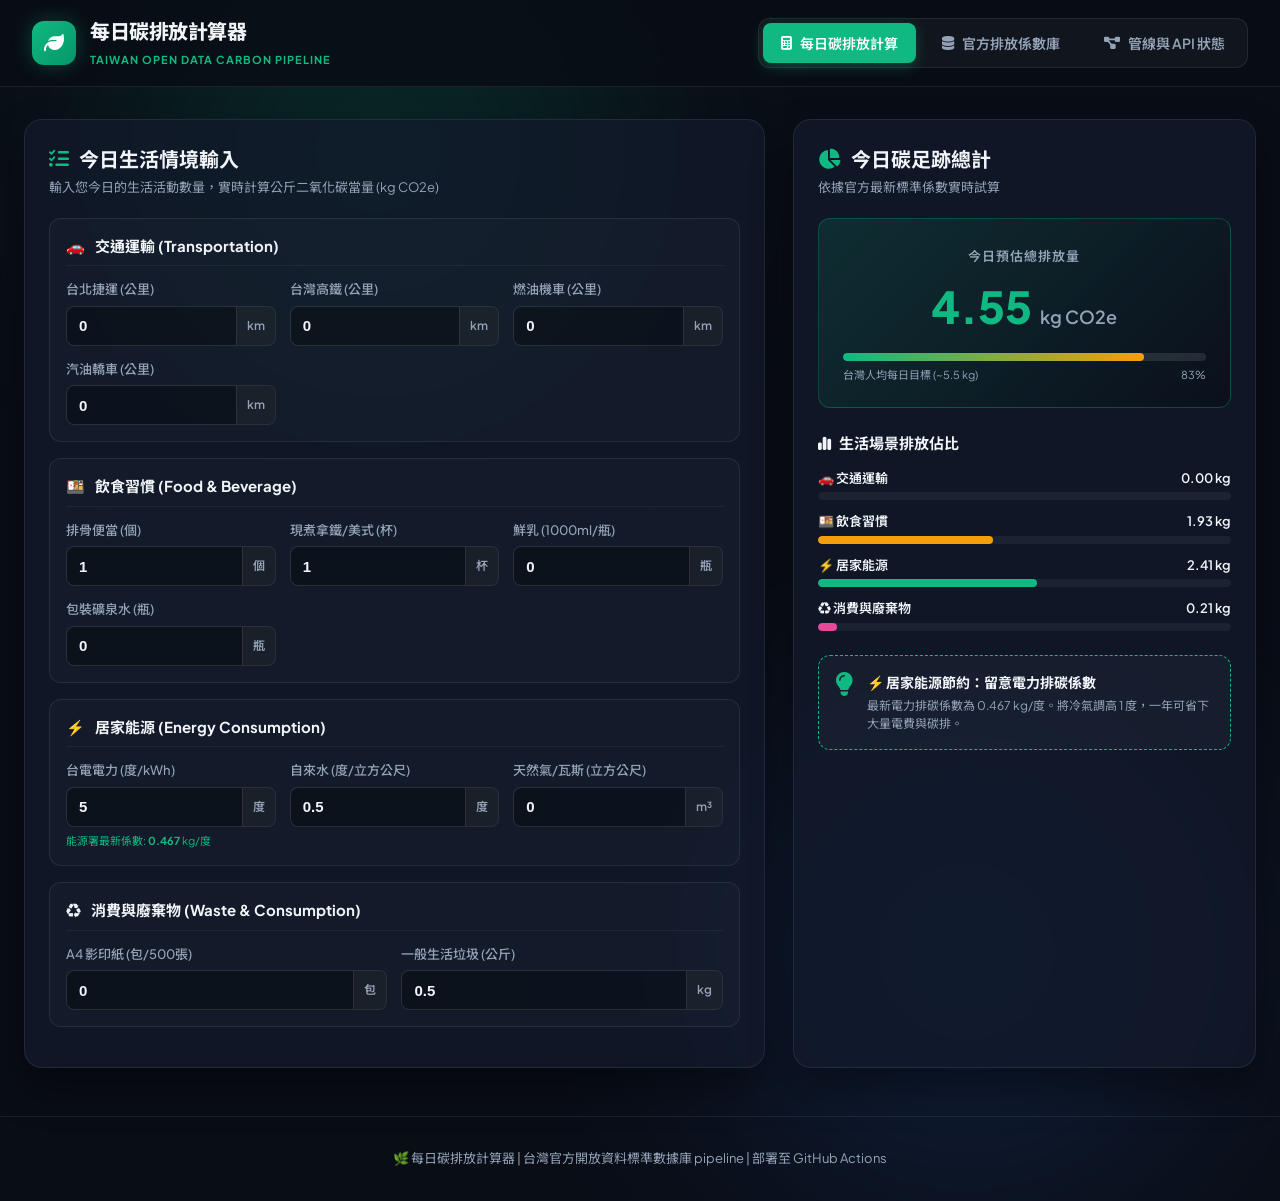
==== web/index.html @ 9f99df49 "feat: 🌿 initialize daily carbon footprint calculator data pipeline" ====
<!DOCTYPE html>
<html lang="zh-TW">
<head>
  <meta charset="UTF-8">
  <meta name="viewport" content="width=device-width, initial-scale=1.0">
  <title>每日碳排放計算器 | 台灣官方開放資料數據庫</title>
  <meta name="description" content="結合台灣環境部氣候變遷署與經濟部能源署官方開放資料，動態算您的每日生活碳排放量。">
  <!-- Google Fonts & FontAwesome -->
  <link rel="preconnect" href="https://fonts.googleapis.com">
  <link rel="preconnect" href="https://fonts.gstatic.com" crossorigin>
  <link href="https://fonts.googleapis.com/css2?family=Plus+Jakarta+Sans:wght@400;500;600;700;800&family=Noto+Sans+TC:wght@400;500;700;900&display=swap" rel="stylesheet">
  <link rel="stylesheet" href="https://cdnjs.cloudflare.com/ajax/libs/font-awesome/6.4.0/css/all.min.css">
  <link rel="stylesheet" href="styles.css">
</head>
<body>
  <!-- Background Glow Effects -->
  <div class="glow-orb orb-1"></div>
  <div class="glow-orb orb-2"></div>

  <!-- Header Navigation -->
  <header class="app-header">
    <div class="header-container">
      <div class="brand">
        <div class="brand-icon">
          <i class="fa-solid fa-leaf"></i>
        </div>
        <div class="brand-text">
          <h1>每日碳排放計算器</h1>
          <span class="brand-subtitle">Taiwan Open Data Carbon Pipeline</span>
        </div>
      </div>
      <nav class="header-nav">
        <button class="nav-btn active" data-target="tab-calculator" id="btn-nav-calc">
          <i class="fa-solid fa-calculator"></i> 每日碳排放計算
        </button>
        <button class="nav-btn" data-target="tab-database" id="btn-nav-db">
          <i class="fa-solid fa-database"></i> 官方排放係數庫
        </button>
        <button class="nav-btn" data-target="tab-pipeline" id="btn-nav-pipeline">
          <i class="fa-solid fa-diagram-project"></i> 管線與 API 狀態
        </button>
      </nav>
    </div>
  </header>

  <!-- Main Content Wrapper -->
  <main class="main-container">

    <!-- TAB 1: 每日碳排放計算器 (Calculator View) -->
    <section id="tab-calculator" class="tab-content active">
      <div class="calculator-grid">
        <!-- Input Form Section -->
        <div class="calc-inputs-card glass-panel">
          <div class="card-header">
            <h2><i class="fa-solid fa-list-check text-emerald"></i> 今日生活情境輸入</h2>
            <p class="subtitle">輸入您今日的生活活動數量，實時計算公斤二氧化碳當量 (kg CO2e)</p>
          </div>

          <div class="scenario-accordion">
            <!-- Scenario 1: 交通運輸 -->
            <div class="scenario-group">
              <div class="scenario-header">
                <span class="scen-icon">🚗</span>
                <span class="scen-title">交通運輸 (Transportation)</span>
              </div>
              <div class="input-row-grid">
                <div class="input-field">
                  <label for="input-mrt">台北捷運 (公里)</label>
                  <div class="input-wrapper">
                    <input type="number" id="input-mrt" min="0" value="0" step="1">
                    <span class="unit-tag">km</span>
                  </div>
                </div>
                <div class="input-field">
                  <label for="input-hsr">台灣高鐵 (公里)</label>
                  <div class="input-wrapper">
                    <input type="number" id="input-hsr" min="0" value="0" step="1">
                    <span class="unit-tag">km</span>
                  </div>
                </div>
                <div class="input-field">
                  <label for="input-scooter">燃油機車 (公里)</label>
                  <div class="input-wrapper">
                    <input type="number" id="input-scooter" min="0" value="0" step="1">
                    <span class="unit-tag">km</span>
                  </div>
                </div>
                <div class="input-field">
                  <label for="input-car">汽油轎車 (公里)</label>
                  <div class="input-wrapper">
                    <input type="number" id="input-car" min="0" value="0" step="1">
                    <span class="unit-tag">km</span>
                  </div>
                </div>
              </div>
            </div>

            <!-- Scenario 2: 飲食習慣 -->
            <div class="scenario-group">
              <div class="scenario-header">
                <span class="scen-icon">🍱</span>
                <span class="scen-title">飲食習慣 (Food & Beverage)</span>
              </div>
              <div class="input-row-grid">
                <div class="input-field">
                  <label for="input-bento">排骨便當 (個)</label>
                  <div class="input-wrapper">
                    <input type="number" id="input-bento" min="0" value="1" step="1">
                    <span class="unit-tag">個</span>
                  </div>
                </div>
                <div class="input-field">
                  <label for="input-coffee">現煮拿鐵/美式 (杯)</label>
                  <div class="input-wrapper">
                    <input type="number" id="input-coffee" min="0" value="1" step="1">
                    <span class="unit-tag">杯</span>
                  </div>
                </div>
                <div class="input-field">
                  <label for="input-milk">鮮乳 (1000ml/瓶)</label>
                  <div class="input-wrapper">
                    <input type="number" id="input-milk" min="0" value="0" step="1">
                    <span class="unit-tag">瓶</span>
                  </div>
                </div>
                <div class="input-field">
                  <label for="input-water">包裝礦泉水 (瓶)</label>
                  <div class="input-wrapper">
                    <input type="number" id="input-water" min="0" value="0" step="1">
                    <span class="unit-tag">瓶</span>
                  </div>
                </div>
              </div>
            </div>

            <!-- Scenario 3: 居家能源 -->
            <div class="scenario-group">
              <div class="scenario-header">
                <span class="scen-icon">⚡</span>
                <span class="scen-title">居家能源 (Energy Consumption)</span>
              </div>
              <div class="input-row-grid">
                <div class="input-field">
                  <label for="input-electricity">台電電力 (度/kWh)</label>
                  <div class="input-wrapper">
                    <input type="number" id="input-electricity" min="0" value="5" step="0.5">
                    <span class="unit-tag">度</span>
                  </div>
                  <span class="hint-text">能源署最新係數: <strong id="lbl-elec-factor">0.467</strong> kg/度</span>
                </div>
                <div class="input-field">
                  <label for="input-tapwater">自來水 (度/立方公尺)</label>
                  <div class="input-wrapper">
                    <input type="number" id="input-tapwater" min="0" value="0.5" step="0.1">
                    <span class="unit-tag">度</span>
                  </div>
                </div>
                <div class="input-field">
                  <label for="input-gas">天然氣/瓦斯 (立方公尺)</label>
                  <div class="input-wrapper">
                    <input type="number" id="input-gas" min="0" value="0" step="0.1">
                    <span class="unit-tag">m³</span>
                  </div>
                </div>
              </div>
            </div>

            <!-- Scenario 4: 消費與廢棄物 -->
            <div class="scenario-group">
              <div class="scenario-header">
                <span class="scen-icon">♻️</span>
                <span class="scen-title">消費與廢棄物 (Waste & Consumption)</span>
              </div>
              <div class="input-row-grid">
                <div class="input-field">
                  <label for="input-paper">A4 影印紙 (包/500張)</label>
                  <div class="input-wrapper">
                    <input type="number" id="input-paper" min="0" value="0" step="1">
                    <span class="unit-tag">包</span>
                  </div>
                </div>
                <div class="input-field">
                  <label for="input-trash">一般生活垃圾 (公斤)</label>
                  <div class="input-wrapper">
                    <input type="number" id="input-trash" min="0" value="0.5" step="0.1">
                    <span class="unit-tag">kg</span>
                  </div>
                </div>
              </div>
            </div>
          </div>
        </div>

        <!-- Dashboard Summary & Chart Section -->
        <div class="calc-summary-card glass-panel">
          <div class="card-header">
            <h2><i class="fa-solid fa-chart-pie text-emerald"></i> 今日碳足跡總計</h2>
            <p class="subtitle">依據官方最新標準係數實時試算</p>
          </div>

          <div class="total-result-box">
            <span class="result-label">今日預估總排放量</span>
            <div class="result-number">
              <span id="total-co2-val">0.00</span>
              <span class="result-unit">kg CO2e</span>
            </div>
            <div class="target-progress">
              <div class="progress-bar-bg">
                <div class="progress-bar-fill" id="co2-progress-fill" style="width: 40%;"></div>
              </div>
              <div class="progress-labels">
                <span>台灣人均每日目標 (~5.5 kg)</span>
                <span id="progress-percent-lbl">45%</span>
              </div>
            </div>
          </div>

          <!-- Breakdown Bar Visual -->
          <div class="breakdown-section">
            <h3><i class="fa-solid fa-chart-simple"></i> 生活場景排放佔比</h3>
            <div class="category-bars">
              <div class="cat-bar-item">
                <div class="cat-bar-header">
                  <span>🚗 交通運輸</span>
                  <span id="val-cat-transport">0.00 kg</span>
                </div>
                <div class="bar-track"><div class="bar-fill bg-transport" id="bar-transport" style="width: 0%;"></div></div>
              </div>
              <div class="cat-bar-item">
                <div class="cat-bar-header">
                  <span>🍱 飲食習慣</span>
                  <span id="val-cat-food">0.00 kg</span>
                </div>
                <div class="bar-track"><div class="bar-fill bg-food" id="bar-food" style="width: 0%;"></div></div>
              </div>
              <div class="cat-bar-item">
                <div class="cat-bar-header">
                  <span>⚡ 居家能源</span>
                  <span id="val-cat-energy">0.00 kg</span>
                </div>
                <div class="bar-track"><div class="bar-fill bg-energy" id="bar-energy" style="width: 0%;"></div></div>
              </div>
              <div class="cat-bar-item">
                <div class="cat-bar-header">
                  <span>♻️ 消費與廢棄物</span>
                  <span id="val-cat-waste">0.00 kg</span>
                </div>
                <div class="bar-track"><div class="bar-fill bg-waste" id="bar-waste" style="width: 0%;"></div></div>
              </div>
            </div>
          </div>

          <!-- Eco Advice Box -->
          <div class="eco-advice-card" id="eco-advice-card">
            <i class="fa-solid fa-lightbulb advice-icon"></i>
            <div>
              <h4 id="advice-title">減碳溫馨提示</h4>
              <p id="advice-desc">搭乘台北捷運每公里僅產生 0.042 kg CO2e，相比開車可減少近 75% 的碳排放量！</p>
            </div>
          </div>
        </div>
      </div>
    </section>

    <!-- TAB 2: 官方排放係數庫 (Database Explorer View) -->
    <section id="tab-database" class="tab-content">
      <div class="db-explorer-panel glass-panel">
        <div class="db-controls">
          <div class="search-box">
            <i class="fa-solid fa-magnifying-glass search-icon"></i>
            <input type="text" id="db-search-input" placeholder="搜尋官方產品、廠商或係數關鍵字 (如: 高鐵, 鮮乳, 便當)...">
          </div>
          <div class="category-tabs" id="db-category-tabs">
            <button class="cat-tab-btn active" data-cat="all">全部 <span class="badge" id="badge-all">0</span></button>
            <button class="cat-tab-btn" data-cat="transportation">🚗 交通運輸 <span class="badge" id="badge-transport">0</span></button>
            <button class="cat-tab-btn" data-cat="food">🍱 飲食習慣 <span class="badge" id="badge-food">0</span></button>
            <button class="cat-tab-btn" data-cat="energy">⚡ 居家能源 <span class="badge" id="badge-energy">0</span></button>
            <button class="cat-tab-btn" data-cat="waste_consumption">♻️ 消費廢棄物 <span class="badge" id="badge-waste">0</span></button>
          </div>
        </div>

        <div class="table-responsive">
          <table class="db-table">
            <thead>
              <tr>
                <th>項目名稱</th>
                <th>排放係數 (coe)</th>
                <th>單位 (Unit)</th>
                <th>生活場景</th>
                <th>聲明書號</th>
                <th>審查機構 / 來源</th>
              </tr>
            </thead>
            <tbody id="db-table-body">
              <!-- Dynamically Populated -->
            </tbody>
          </table>
        </div>
      </div>
    </section>

    <!-- TAB 3: 管線與 API 狀態 (Pipeline & API Health View) -->
    <section id="tab-pipeline" class="tab-content">
      <div class="pipeline-dashboard">
        <div class="metrics-row">
          <div class="metric-card glass-panel">
            <div class="metric-icon"><i class="fa-solid fa-server"></i></div>
            <div class="metric-info">
              <span class="metric-label">官方 API 狀態</span>
              <span class="metric-val text-emerald" id="pipe-api-status">🟢 正常連線</span>
            </div>
          </div>
          <div class="metric-card glass-panel">
            <div class="metric-icon"><i class="fa-solid fa-bolt"></i></div>
            <div class="metric-info">
              <span class="metric-label">最新電力排碳係數</span>
              <span class="metric-val" id="pipe-elec-val">0.467 kg/度</span>
            </div>
          </div>
          <div class="metric-card glass-panel">
            <div class="metric-icon"><i class="fa-solid fa-boxes-stacked"></i></div>
            <div class="metric-info">
              <span class="metric-label">標準數據庫總筆數</span>
              <span class="metric-val" id="pipe-total-records">30 筆</span>
            </div>
          </div>
          <div class="metric-card glass-panel">
            <div class="metric-icon"><i class="fa-solid fa-clock"></i></div>
            <div class="metric-info">
              <span class="metric-label">上次更新時間</span>
              <span class="metric-val" id="pipe-last-updated">2026-08-28</span>
            </div>
          </div>
        </div>

        <!-- Workflow Diagram & API Details -->
        <div class="pipeline-details-grid">
          <div class="glass-panel detail-card">
            <h3><i class="fa-solid fa-link text-emerald"></i> 介接開放資料庫端點</h3>
            <ul class="endpoint-list">
              <li>
                <div class="ep-badge">MOENV API</div>
                <div class="ep-info">
                  <strong>環境部氣候變遷署 - 產品碳足跡排放係數 (CFP_P_02)</strong>
                  <code>https://data.moenv.gov.tw/api/v2/CFP_P_02</code>
                </div>
              </li>
              <li>
                <div class="ep-badge ep-moea">MOEA API</div>
                <div class="ep-info">
                  <strong>經濟部能源署 - 全台電力排碳係數 (0.467 kg CO2e/度)</strong>
                  <code>https://www.moeaea.gov.tw/</code>
                </div>
              </li>
            </ul>
          </div>

          <div class="glass-panel detail-card">
            <h3><i class="fa-solid fa-robot text-emerald"></i> CI/CD 自動化與 Fallback 保障</h3>
            <p>本專案每週一由 GitHub Actions 定時觸發 <code>scripts/fetch_official_data.py</code>，完成資料解析、關鍵字自動歸類與數據清洗。若 API 連線異常，系統會自動轉入 static fallback 機制。</p>
            <div class="action-btn-group">
              <button class="btn-primary" id="btn-trigger-sync">
                <i class="fa-solid fa-rotate"></i> 模擬管線即時同步測試
              </button>
            </div>
          </div>
        </div>
      </div>
    </section>

  </main>

  <footer class="app-footer">
    <p>🌿 每日碳排放計算器 | 台灣官方開放資料標準數據庫 pipeline | 部署至 GitHub Actions</p>
  </footer>

  <script src="app.js"></script>
</body>
</html>
---- web/styles.css ----
/* ==========================================================================
   每日碳排放計算器 (Daily Carbon Footprint Calculator) - CSS Stylesheet
   Design System: Emerald Glassmorphism & High-Contrast Dark Theme
   ========================================================================== */

:root {
  --bg-dark: #090d16;
  --bg-card: rgba(18, 26, 43, 0.75);
  --border-card: rgba(255, 255, 255, 0.08);
  --text-main: #f1f5f9;
  --text-muted: #94a3b8;
  
  --emerald-primary: #10b981;
  --emerald-glow: rgba(16, 185, 129, 0.3);
  --emerald-dark: #059669;

  /* Category accent colors */
  --cat-transport: #3b82f6;
  --cat-food: #f59e0b;
  --cat-energy: #10b981;
  --cat-waste: #ec4899;

  --font-family: 'Plus Jakarta Sans', 'Noto Sans TC', sans-serif;
  --radius-lg: 18px;
  --radius-md: 12px;
  --transition-fast: all 0.25s cubic-bezier(0.4, 0, 0.2, 1);
}

* {
  box-sizing: border-box;
  margin: 0;
  padding: 0;
}

body {
  background-color: var(--bg-dark);
  color: var(--text-main);
  font-family: var(--font-family);
  min-height: 100vh;
  overflow-x: hidden;
  position: relative;
  line-height: 1.5;
}

/* Background Ambient Orbs */
.glow-orb {
  position: absolute;
  width: 500px;
  height: 500px;
  border-radius: 50%;
  filter: blur(120px);
  z-index: -1;
  opacity: 0.15;
  pointer-events: none;
}
.orb-1 {
  top: -100px;
  left: 10%;
  background: var(--emerald-primary);
}
.orb-2 {
  bottom: 0;
  right: 5%;
  background: #3b82f6;
}

/* Glassmorphism Panel */
.glass-panel {
  background: var(--bg-card);
  backdrop-filter: blur(16px);
  -webkit-backdrop-filter: blur(16px);
  border: 1px solid var(--border-card);
  border-radius: var(--radius-lg);
  box-shadow: 0 20px 40px rgba(0, 0, 0, 0.4);
  padding: 24px;
}

/* App Header */
.app-header {
  background: rgba(9, 13, 22, 0.85);
  backdrop-filter: blur(12px);
  border-bottom: 1px solid var(--border-card);
  position: sticky;
  top: 0;
  z-index: 100;
  padding: 16px 32px;
}

.header-container {
  max-width: 1300px;
  margin: 0 auto;
  display: flex;
  justify-content: space-between;
  align-items: center;
}

.brand {
  display: flex;
  align-items: center;
  gap: 14px;
}

.brand-icon {
  width: 44px;
  height: 44px;
  background: linear-gradient(135deg, var(--emerald-primary), var(--emerald-dark));
  border-radius: 12px;
  display: flex;
  align-items: center;
  justify-content: center;
  font-size: 20px;
  color: #fff;
  box-shadow: 0 0 20px var(--emerald-glow);
}

.brand-text h1 {
  font-size: 20px;
  font-weight: 800;
  letter-spacing: -0.5px;
}

.brand-subtitle {
  font-size: 11px;
  color: var(--emerald-primary);
  text-transform: uppercase;
  letter-spacing: 1px;
  font-weight: 700;
}

/* Header Navigation */
.header-nav {
  display: flex;
  gap: 8px;
  background: rgba(255, 255, 255, 0.04);
  padding: 4px;
  border-radius: var(--radius-md);
  border: 1px solid var(--border-card);
}

.nav-btn {
  background: transparent;
  border: none;
  color: var(--text-muted);
  font-family: inherit;
  font-size: 14px;
  font-weight: 600;
  padding: 10px 18px;
  border-radius: 8px;
  cursor: pointer;
  transition: var(--transition-fast);
  display: flex;
  align-items: center;
  gap: 8px;
}

.nav-btn:hover {
  color: var(--text-main);
}

.nav-btn.active {
  background: var(--emerald-primary);
  color: #fff;
  box-shadow: 0 4px 14px var(--emerald-glow);
}

/* Main Container & Tabs */
.main-container {
  max-width: 1300px;
  margin: 32px auto;
  padding: 0 24px;
}

.tab-content {
  display: none;
  animation: fadeIn 0.35s ease-in-out forwards;
}

.tab-content.active {
  display: block;
}

@keyframes fadeIn {
  from { opacity: 0; transform: translateY(8px); }
  to { opacity: 1; transform: translateY(0); }
}

/* Calculator Grid */
.calculator-grid {
  display: grid;
  grid-template-columns: 1.6fr 1fr;
  gap: 28px;
}

.card-header h2 {
  font-size: 20px;
  font-weight: 700;
  display: flex;
  align-items: center;
  gap: 10px;
  margin-bottom: 4px;
}

.card-header .subtitle {
  color: var(--text-muted);
  font-size: 13px;
  margin-bottom: 20px;
}

.text-emerald { color: var(--emerald-primary); }

/* Scenario Accordions & Inputs */
.scenario-group {
  background: rgba(255, 255, 255, 0.02);
  border: 1px solid var(--border-card);
  border-radius: var(--radius-md);
  padding: 16px;
  margin-bottom: 16px;
}

.scenario-header {
  display: flex;
  align-items: center;
  gap: 10px;
  font-weight: 700;
  font-size: 15px;
  margin-bottom: 14px;
  padding-bottom: 8px;
  border-bottom: 1px solid rgba(255, 255, 255, 0.05);
}

.input-row-grid {
  display: grid;
  grid-template-columns: repeat(auto-fit, minmax(160px, 1fr));
  gap: 14px;
}

.input-field {
  display: flex;
  flex-direction: column;
  gap: 6px;
}

.input-field label {
  font-size: 13px;
  color: var(--text-muted);
  font-weight: 500;
}

.input-wrapper {
  display: flex;
  align-items: center;
  background: rgba(0, 0, 0, 0.3);
  border: 1px solid rgba(255, 255, 255, 0.12);
  border-radius: 8px;
  overflow: hidden;
  transition: var(--transition-fast);
}

.input-wrapper:focus-within {
  border-color: var(--emerald-primary);
  box-shadow: 0 0 0 3px var(--emerald-glow);
}

.input-wrapper input {
  width: 100%;
  background: transparent;
  border: none;
  color: var(--text-main);
  padding: 10px 12px;
  font-size: 15px;
  font-weight: 700;
  outline: none;
}

.unit-tag {
  background: rgba(255, 255, 255, 0.06);
  color: var(--text-muted);
  font-size: 12px;
  font-weight: 600;
  padding: 10px 10px;
  border-left: 1px solid rgba(255, 255, 255, 0.08);
}

.hint-text {
  font-size: 11px;
  color: var(--emerald-primary);
}

/* Calculator Summary Box */
.total-result-box {
  background: linear-gradient(135deg, rgba(16, 185, 129, 0.15), rgba(9, 13, 22, 0.6));
  border: 1px solid rgba(16, 185, 129, 0.3);
  border-radius: var(--radius-md);
  padding: 24px;
  text-align: center;
  margin-bottom: 24px;
}

.result-label {
  font-size: 13px;
  color: var(--text-muted);
  text-transform: uppercase;
  letter-spacing: 1px;
  font-weight: 600;
}

.result-number {
  font-size: 44px;
  font-weight: 900;
  color: var(--emerald-primary);
  margin: 6px 0;
  display: flex;
  align-items: baseline;
  justify-content: center;
  gap: 8px;
}

.result-unit {
  font-size: 18px;
  color: var(--text-muted);
  font-weight: 600;
}

.target-progress {
  margin-top: 14px;
}

.progress-bar-bg {
  height: 8px;
  background: rgba(255, 255, 255, 0.1);
  border-radius: 4px;
  overflow: hidden;
  margin-bottom: 6px;
}

.progress-bar-fill {
  height: 100%;
  background: linear-gradient(90deg, var(--emerald-primary), #f59e0b);
  border-radius: 4px;
  transition: width 0.4s ease;
}

.progress-labels {
  display: flex;
  justify-content: space-between;
  font-size: 11px;
  color: var(--text-muted);
}

/* Breakdown Visual Bars */
.breakdown-section h3 {
  font-size: 15px;
  margin-bottom: 14px;
  display: flex;
  align-items: center;
  gap: 8px;
}

.category-bars {
  display: flex;
  flex-direction: column;
  gap: 12px;
}

.cat-bar-item {
  display: flex;
  flex-direction: column;
  gap: 4px;
}

.cat-bar-header {
  display: flex;
  justify-content: space-between;
  font-size: 13px;
  font-weight: 600;
}

.bar-track {
  height: 8px;
  background: rgba(255, 255, 255, 0.05);
  border-radius: 4px;
  overflow: hidden;
}

.bar-fill {
  height: 100%;
  border-radius: 4px;
  transition: width 0.4s ease;
}

.bg-transport { background: var(--cat-transport); }
.bg-food { background: var(--cat-food); }
.bg-energy { background: var(--cat-energy); }
.bg-waste { background: var(--cat-waste); }

.eco-advice-card {
  margin-top: 24px;
  background: rgba(255, 255, 255, 0.03);
  border: 1px dashed var(--emerald-primary);
  border-radius: var(--radius-md);
  padding: 16px;
  display: flex;
  align-items: flex-start;
  gap: 14px;
}

.advice-icon {
  font-size: 24px;
  color: var(--emerald-primary);
}

.eco-advice-card h4 {
  font-size: 14px;
  margin-bottom: 4px;
}

.eco-advice-card p {
  font-size: 12px;
  color: var(--text-muted);
  line-height: 1.5;
}

/* TAB 2: Database Explorer */
.db-controls {
  display: flex;
  flex-direction: column;
  gap: 16px;
  margin-bottom: 24px;
}

.search-box {
  position: relative;
}

.search-icon {
  position: absolute;
  left: 16px;
  top: 50%;
  transform: translateY(-50%);
  color: var(--text-muted);
}

.search-box input {
  width: 100%;
  background: rgba(0, 0, 0, 0.4);
  border: 1px solid var(--border-card);
  border-radius: var(--radius-md);
  padding: 14px 16px 14px 44px;
  color: var(--text-main);
  font-family: inherit;
  font-size: 15px;
  outline: none;
  transition: var(--transition-fast);
}

.search-box input:focus {
  border-color: var(--emerald-primary);
  box-shadow: 0 0 0 3px var(--emerald-glow);
}

.category-tabs {
  display: flex;
  gap: 8px;
  flex-wrap: wrap;
}

.cat-tab-btn {
  background: rgba(255, 255, 255, 0.04);
  border: 1px solid var(--border-card);
  color: var(--text-muted);
  padding: 8px 16px;
  border-radius: 20px;
  font-size: 13px;
  font-weight: 600;
  cursor: pointer;
  transition: var(--transition-fast);
  display: flex;
  align-items: center;
  gap: 6px;
}

.cat-tab-btn:hover {
  color: var(--text-main);
  background: rgba(255, 255, 255, 0.08);
}

.cat-tab-btn.active {
  background: var(--emerald-primary);
  color: #fff;
  border-color: var(--emerald-primary);
}

.badge {
  background: rgba(0, 0, 0, 0.25);
  padding: 2px 8px;
  border-radius: 10px;
  font-size: 11px;
}

/* Database Table */
.table-responsive {
  overflow-x: auto;
}

.db-table {
  width: 100%;
  border-collapse: collapse;
  text-align: left;
  font-size: 14px;
}

.db-table th {
  background: rgba(255, 255, 255, 0.03);
  color: var(--text-muted);
  padding: 14px 16px;
  font-weight: 600;
  border-bottom: 1px solid var(--border-card);
}

.db-table td {
  padding: 14px 16px;
  border-bottom: 1px solid rgba(255, 255, 255, 0.04);
}

.db-table tr:hover td {
  background: rgba(255, 255, 255, 0.02);
}

.coe-badge {
  background: rgba(16, 185, 129, 0.15);
  color: var(--emerald-primary);
  font-weight: 700;
  padding: 4px 10px;
  border-radius: 6px;
  font-family: monospace;
}

/* TAB 3: Pipeline Status */
.metrics-row {
  display: grid;
  grid-template-columns: repeat(auto-fit, minmax(220px, 1fr));
  gap: 20px;
  margin-bottom: 28px;
}

.metric-card {
  display: flex;
  align-items: center;
  gap: 16px;
}

.metric-icon {
  width: 50px;
  height: 50px;
  background: rgba(16, 185, 129, 0.15);
  color: var(--emerald-primary);
  border-radius: var(--radius-md);
  display: flex;
  align-items: center;
  justify-content: center;
  font-size: 22px;
}

.metric-info {
  display: flex;
  flex-direction: column;
}

.metric-label {
  font-size: 12px;
  color: var(--text-muted);
}

.metric-val {
  font-size: 18px;
  font-weight: 800;
}

.pipeline-details-grid {
  display: grid;
  grid-template-columns: 1fr 1fr;
  gap: 24px;
}

.detail-card h3 {
  font-size: 16px;
  margin-bottom: 16px;
  display: flex;
  align-items: center;
  gap: 8px;
}

.endpoint-list {
  list-style: none;
  display: flex;
  flex-direction: column;
  gap: 14px;
}

.endpoint-list li {
  display: flex;
  align-items: center;
  gap: 14px;
  background: rgba(0, 0, 0, 0.2);
  padding: 12px 16px;
  border-radius: var(--radius-md);
}

.ep-badge {
  background: #0284c7;
  color: #fff;
  font-size: 11px;
  font-weight: 700;
  padding: 4px 8px;
  border-radius: 4px;
}

.ep-moea { background: #d97706; }

.ep-info code {
  display: block;
  font-family: monospace;
  font-size: 12px;
  color: var(--text-muted);
  margin-top: 2px;
}

.btn-primary {
  background: linear-gradient(135deg, var(--emerald-primary), var(--emerald-dark));
  color: #fff;
  border: none;
  padding: 12px 24px;
  border-radius: var(--radius-md);
  font-weight: 700;
  font-size: 14px;
  cursor: pointer;
  transition: var(--transition-fast);
  margin-top: 16px;
  box-shadow: 0 4px 14px var(--emerald-glow);
}

.btn-primary:hover {
  transform: translateY(-2px);
  box-shadow: 0 6px 20px var(--emerald-glow);
}

.app-footer {
  text-align: center;
  padding: 32px;
  color: var(--text-muted);
  font-size: 13px;
  border-top: 1px solid var(--border-card);
  margin-top: 48px;
}

/* Responsive adjustments */
@media (max-width: 900px) {
  .calculator-grid, .pipeline-details-grid {
    grid-template-columns: 1fr;
  }
  .header-container {
    flex-direction: column;
    gap: 16px;
  }
}
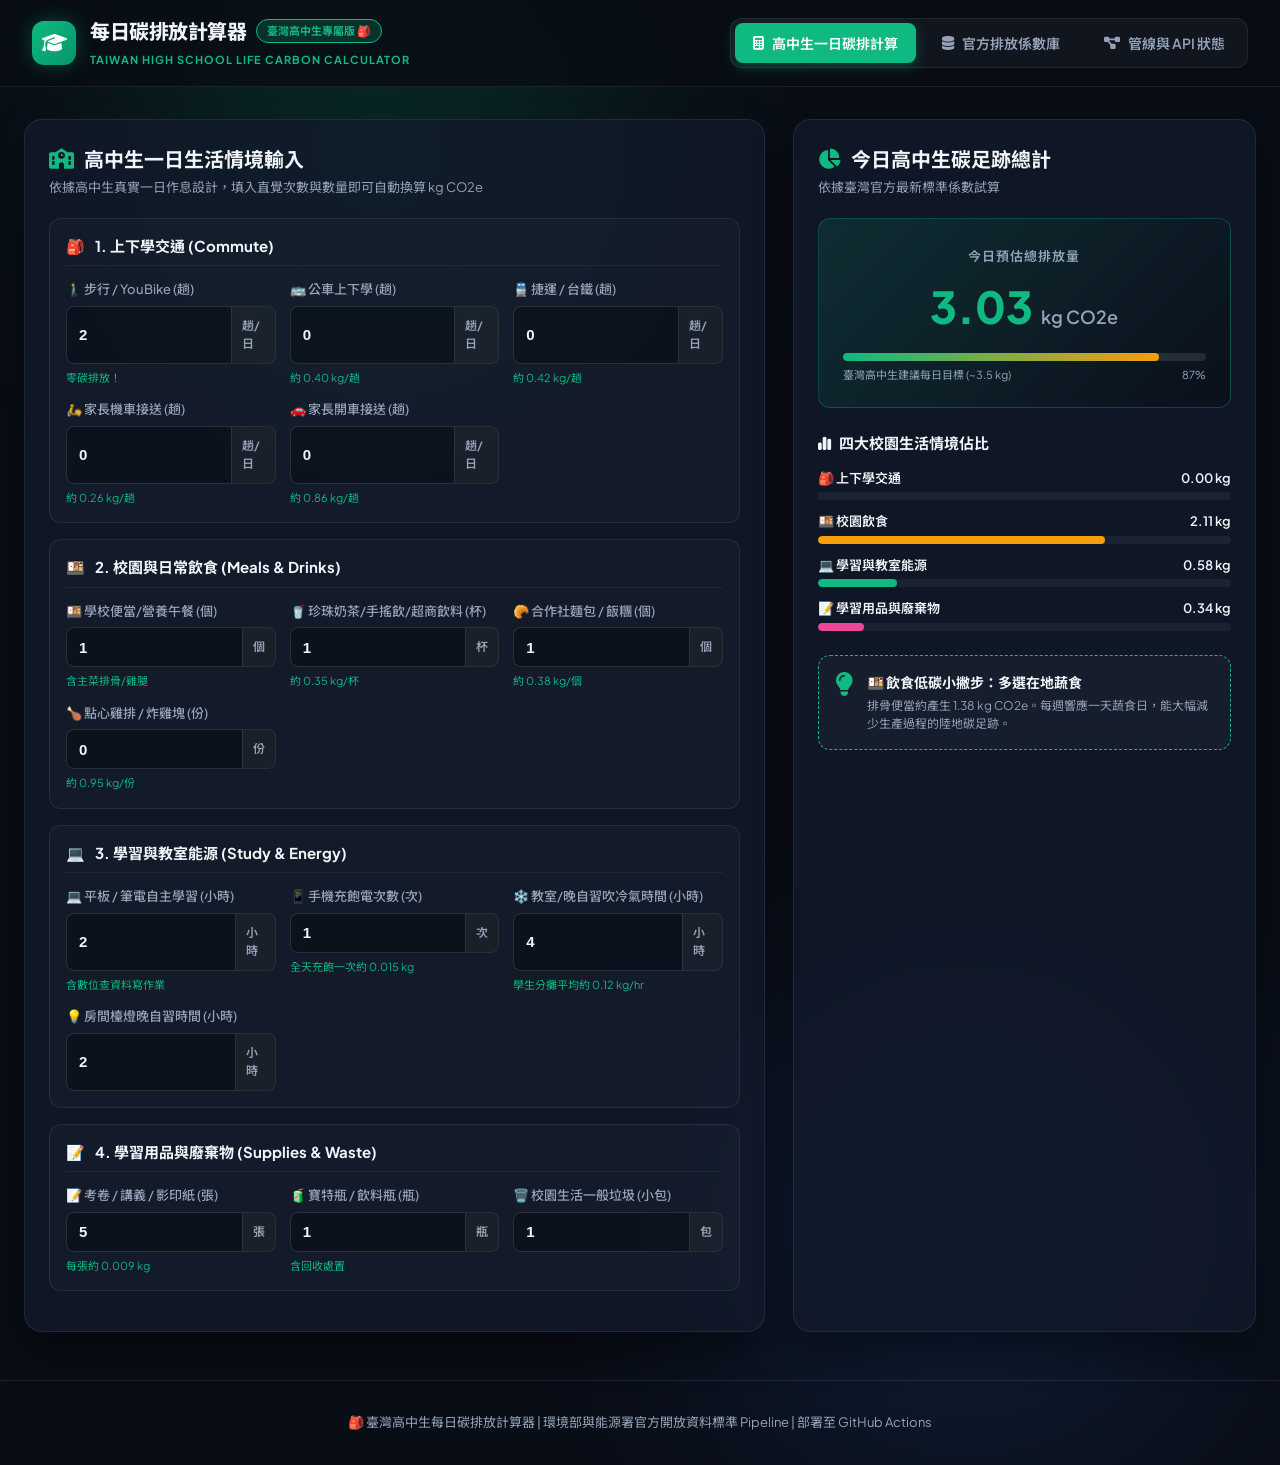
==== commit a8cb4d58: "feat: 🎓 tailor daily carbon footprint calculator scenarios for Taiwan High School Students" ====
--- a/web/index.html
+++ b/web/index.html
@@ -3,8 +3,8 @@
 <head>
   <meta charset="UTF-8">
   <meta name="viewport" content="width=device-width, initial-scale=1.0">
-  <title>每日碳排放計算器 | 台灣官方開放資料數據庫</title>
-  <meta name="description" content="結合台灣環境部氣候變遷署與經濟部能源署官方開放資料，動態算您的每日生活碳排放量。">
+  <title>每日碳排放計算器 | 臺灣高中生專屬版</title>
+  <meta name="description" content="專為臺灣高中生設計的生活碳排放計算器，以直覺單位（趟、杯、個、張、小時）試算每日生活碳足跡。">
   <!-- Google Fonts & FontAwesome -->
   <link rel="preconnect" href="https://fonts.googleapis.com">
   <link rel="preconnect" href="https://fonts.gstatic.com" crossorigin>
@@ -22,16 +22,16 @@
     <div class="header-container">
       <div class="brand">
         <div class="brand-icon">
-          <i class="fa-solid fa-leaf"></i>
+          <i class="fa-solid fa-graduation-cap"></i>
         </div>
         <div class="brand-text">
-          <h1>每日碳排放計算器</h1>
-          <span class="brand-subtitle">Taiwan Open Data Carbon Pipeline</span>
+          <h1>每日碳排放計算器 <span class="badge-hs">臺灣高中生專屬版 🎒</span></h1>
+          <span class="brand-subtitle">Taiwan High School Life Carbon Calculator</span>
         </div>
       </div>
       <nav class="header-nav">
         <button class="nav-btn active" data-target="tab-calculator" id="btn-nav-calc">
-          <i class="fa-solid fa-calculator"></i> 每日碳排放計算
+          <i class="fa-solid fa-calculator"></i> 高中生一日碳排計算
         </button>
         <button class="nav-btn" data-target="tab-database" id="btn-nav-db">
           <i class="fa-solid fa-database"></i> 官方排放係數庫
@@ -46,144 +46,178 @@
   <!-- Main Content Wrapper -->
   <main class="main-container">
 
-    <!-- TAB 1: 每日碳排放計算器 (Calculator View) -->
+    <!-- TAB 1: 高中生每日碳排放計算器 (Calculator View) -->
     <section id="tab-calculator" class="tab-content active">
       <div class="calculator-grid">
         <!-- Input Form Section -->
         <div class="calc-inputs-card glass-panel">
           <div class="card-header">
-            <h2><i class="fa-solid fa-list-check text-emerald"></i> 今日生活情境輸入</h2>
-            <p class="subtitle">輸入您今日的生活活動數量，實時計算公斤二氧化碳當量 (kg CO2e)</p>
+            <h2><i class="fa-solid fa-school text-emerald"></i> 高中生一日生活情境輸入</h2>
+            <p class="subtitle">依據高中生真實一日作息設計，填入直覺次數與數量即可自動換算 kg CO2e</p>
           </div>
 
           <div class="scenario-accordion">
-            <!-- Scenario 1: 交通運輸 -->
+            <!-- Scenario 1: 上下學交通 -->
             <div class="scenario-group">
               <div class="scenario-header">
-                <span class="scen-icon">🚗</span>
-                <span class="scen-title">交通運輸 (Transportation)</span>
+                <span class="scen-icon">🎒</span>
+                <span class="scen-title">1. 上下學交通 (Commute)</span>
               </div>
               <div class="input-row-grid">
                 <div class="input-field">
-                  <label for="input-mrt">台北捷運 (公里)</label>
-                  <div class="input-wrapper">
-                    <input type="number" id="input-mrt" min="0" value="0" step="1">
-                    <span class="unit-tag">km</span>
-                  </div>
-                </div>
-                <div class="input-field">
-                  <label for="input-hsr">台灣高鐵 (公里)</label>
-                  <div class="input-wrapper">
-                    <input type="number" id="input-hsr" min="0" value="0" step="1">
-                    <span class="unit-tag">km</span>
-                  </div>
-                </div>
-                <div class="input-field">
-                  <label for="input-scooter">燃油機車 (公里)</label>
-                  <div class="input-wrapper">
-                    <input type="number" id="input-scooter" min="0" value="0" step="1">
-                    <span class="unit-tag">km</span>
-                  </div>
-                </div>
-                <div class="input-field">
-                  <label for="input-car">汽油轎車 (公里)</label>
-                  <div class="input-wrapper">
-                    <input type="number" id="input-car" min="0" value="0" step="1">
-                    <span class="unit-tag">km</span>
-                  </div>
-                </div>
-              </div>
-            </div>
-
-            <!-- Scenario 2: 飲食習慣 -->
+                  <label for="input-walk-bike">🚶‍♂️ 步行 / YouBike (趟)</label>
+                  <div class="input-wrapper">
+                    <input type="number" id="input-walk-bike" min="0" value="2" step="1">
+                    <span class="unit-tag">趟/日</span>
+                  </div>
+                  <span class="hint-text">零碳排放！</span>
+                </div>
+                <div class="input-field">
+                  <label for="input-bus">🚌 公車上下學 (趟)</label>
+                  <div class="input-wrapper">
+                    <input type="number" id="input-bus" min="0" value="0" step="1">
+                    <span class="unit-tag">趟/日</span>
+                  </div>
+                  <span class="hint-text">約 0.40 kg/趟</span>
+                </div>
+                <div class="input-field">
+                  <label for="input-mrt-train">🚆 捷運 / 台鐵 (趟)</label>
+                  <div class="input-wrapper">
+                    <input type="number" id="input-mrt-train" min="0" value="0" step="1">
+                    <span class="unit-tag">趟/日</span>
+                  </div>
+                  <span class="hint-text">約 0.42 kg/趟</span>
+                </div>
+                <div class="input-field">
+                  <label for="input-scooter-ride">🛵 家長機車接送 (趟)</label>
+                  <div class="input-wrapper">
+                    <input type="number" id="input-scooter-ride" min="0" value="0" step="1">
+                    <span class="unit-tag">趟/日</span>
+                  </div>
+                  <span class="hint-text">約 0.26 kg/趟</span>
+                </div>
+                <div class="input-field">
+                  <label for="input-car-ride">🚗 家長開車接送 (趟)</label>
+                  <div class="input-wrapper">
+                    <input type="number" id="input-car-ride" min="0" value="0" step="1">
+                    <span class="unit-tag">趟/日</span>
+                  </div>
+                  <span class="hint-text">約 0.86 kg/趟</span>
+                </div>
+              </div>
+            </div>
+
+            <!-- Scenario 2: 校園與日常飲食 -->
             <div class="scenario-group">
               <div class="scenario-header">
                 <span class="scen-icon">🍱</span>
-                <span class="scen-title">飲食習慣 (Food & Beverage)</span>
+                <span class="scen-title">2. 校園與日常飲食 (Meals & Drinks)</span>
               </div>
               <div class="input-row-grid">
                 <div class="input-field">
-                  <label for="input-bento">排骨便當 (個)</label>
-                  <div class="input-wrapper">
-                    <input type="number" id="input-bento" min="0" value="1" step="1">
+                  <label for="input-school-bento">🍱 學校便當/營養午餐 (個)</label>
+                  <div class="input-wrapper">
+                    <input type="number" id="input-school-bento" min="0" value="1" step="1">
                     <span class="unit-tag">個</span>
                   </div>
-                </div>
-                <div class="input-field">
-                  <label for="input-coffee">現煮拿鐵/美式 (杯)</label>
-                  <div class="input-wrapper">
-                    <input type="number" id="input-coffee" min="0" value="1" step="1">
+                  <span class="hint-text">含主菜排骨/雞腿</span>
+                </div>
+                <div class="input-field">
+                  <label for="input-boba-drink">🥤 珍珠奶茶/手搖飲/超商飲料 (杯)</label>
+                  <div class="input-wrapper">
+                    <input type="number" id="input-boba-drink" min="0" value="1" step="1">
                     <span class="unit-tag">杯</span>
                   </div>
-                </div>
-                <div class="input-field">
-                  <label for="input-milk">鮮乳 (1000ml/瓶)</label>
-                  <div class="input-wrapper">
-                    <input type="number" id="input-milk" min="0" value="0" step="1">
-                    <span class="unit-tag">瓶</span>
-                  </div>
-                </div>
-                <div class="input-field">
-                  <label for="input-water">包裝礦泉水 (瓶)</label>
-                  <div class="input-wrapper">
-                    <input type="number" id="input-water" min="0" value="0" step="1">
-                    <span class="unit-tag">瓶</span>
-                  </div>
-                </div>
-              </div>
-            </div>
-
-            <!-- Scenario 3: 居家能源 -->
+                  <span class="hint-text">約 0.35 kg/杯</span>
+                </div>
+                <div class="input-field">
+                  <label for="input-snack-bread">🥐 合作社麵包 / 飯糰 (個)</label>
+                  <div class="input-wrapper">
+                    <input type="number" id="input-snack-bread" min="0" value="1" step="1">
+                    <span class="unit-tag">個</span>
+                  </div>
+                  <span class="hint-text">約 0.38 kg/個</span>
+                </div>
+                <div class="input-field">
+                  <label for="input-meat-snack">🍗 點心雞排 / 炸雞塊 (份)</label>
+                  <div class="input-wrapper">
+                    <input type="number" id="input-meat-snack" min="0" value="0" step="1">
+                    <span class="unit-tag">份</span>
+                  </div>
+                  <span class="hint-text">約 0.95 kg/份</span>
+                </div>
+              </div>
+            </div>
+
+            <!-- Scenario 3: 學習與教室能源 -->
             <div class="scenario-group">
               <div class="scenario-header">
-                <span class="scen-icon">⚡</span>
-                <span class="scen-title">居家能源 (Energy Consumption)</span>
+                <span class="scen-icon">💻</span>
+                <span class="scen-title">3. 學習與教室能源 (Study & Energy)</span>
               </div>
               <div class="input-row-grid">
                 <div class="input-field">
-                  <label for="input-electricity">台電電力 (度/kWh)</label>
-                  <div class="input-wrapper">
-                    <input type="number" id="input-electricity" min="0" value="5" step="0.5">
-                    <span class="unit-tag">度</span>
-                  </div>
-                  <span class="hint-text">能源署最新係數: <strong id="lbl-elec-factor">0.467</strong> kg/度</span>
-                </div>
-                <div class="input-field">
-                  <label for="input-tapwater">自來水 (度/立方公尺)</label>
-                  <div class="input-wrapper">
-                    <input type="number" id="input-tapwater" min="0" value="0.5" step="0.1">
-                    <span class="unit-tag">度</span>
-                  </div>
-                </div>
-                <div class="input-field">
-                  <label for="input-gas">天然氣/瓦斯 (立方公尺)</label>
-                  <div class="input-wrapper">
-                    <input type="number" id="input-gas" min="0" value="0" step="0.1">
-                    <span class="unit-tag">m³</span>
-                  </div>
-                </div>
-              </div>
-            </div>
-
-            <!-- Scenario 4: 消費與廢棄物 -->
+                  <label for="input-laptop">💻 平板 / 筆電自主學習 (小時)</label>
+                  <div class="input-wrapper">
+                    <input type="number" id="input-laptop" min="0" value="2" step="0.5">
+                    <span class="unit-tag">小時</span>
+                  </div>
+                  <span class="hint-text">含數位查資料寫作業</span>
+                </div>
+                <div class="input-field">
+                  <label for="input-phone-charge">📱 手機充飽電次數 (次)</label>
+                  <div class="input-wrapper">
+                    <input type="number" id="input-phone-charge" min="0" value="1" step="1">
+                    <span class="unit-tag">次</span>
+                  </div>
+                  <span class="hint-text">全天充飽一次約 0.015 kg</span>
+                </div>
+                <div class="input-field">
+                  <label for="input-classroom-ac">❄️ 教室/晚自習吹冷氣時間 (小時)</label>
+                  <div class="input-wrapper">
+                    <input type="number" id="input-classroom-ac" min="0" value="4" step="1">
+                    <span class="unit-tag">小時</span>
+                  </div>
+                  <span class="hint-text">學生分攤平均約 0.12 kg/hr</span>
+                </div>
+                <div class="input-field">
+                  <label for="input-study-lamp">💡 房間檯燈晚自習時間 (小時)</label>
+                  <div class="input-wrapper">
+                    <input type="number" id="input-study-lamp" min="0" value="2" step="0.5">
+                    <span class="unit-tag">小時</span>
+                  </div>
+                </div>
+              </div>
+            </div>
+
+            <!-- Scenario 4: 學習用品與垃圾廢棄物 -->
             <div class="scenario-group">
               <div class="scenario-header">
-                <span class="scen-icon">♻️</span>
-                <span class="scen-title">消費與廢棄物 (Waste & Consumption)</span>
+                <span class="scen-icon">📝</span>
+                <span class="scen-title">4. 學習用品與廢棄物 (Supplies & Waste)</span>
               </div>
               <div class="input-row-grid">
                 <div class="input-field">
-                  <label for="input-paper">A4 影印紙 (包/500張)</label>
-                  <div class="input-wrapper">
-                    <input type="number" id="input-paper" min="0" value="0" step="1">
+                  <label for="input-exam-paper">📝 考卷 / 講義 / 影印紙 (張)</label>
+                  <div class="input-wrapper">
+                    <input type="number" id="input-exam-paper" min="0" value="5" step="1">
+                    <span class="unit-tag">張</span>
+                  </div>
+                  <span class="hint-text">每張約 0.009 kg</span>
+                </div>
+                <div class="input-field">
+                  <label for="input-plastic-bottle">🧃 寶特瓶 / 飲料瓶 (瓶)</label>
+                  <div class="input-wrapper">
+                    <input type="number" id="input-plastic-bottle" min="0" value="1" step="1">
+                    <span class="unit-tag">瓶</span>
+                  </div>
+                  <span class="hint-text">含回收處置</span>
+                </div>
+                <div class="input-field">
+                  <label for="input-hs-trash">🗑️ 校園生活一般垃圾 (小包)</label>
+                  <div class="input-wrapper">
+                    <input type="number" id="input-hs-trash" min="0" value="1" step="1">
                     <span class="unit-tag">包</span>
-                  </div>
-                </div>
-                <div class="input-field">
-                  <label for="input-trash">一般生活垃圾 (公斤)</label>
-                  <div class="input-wrapper">
-                    <input type="number" id="input-trash" min="0" value="0.5" step="0.1">
-                    <span class="unit-tag">kg</span>
                   </div>
                 </div>
               </div>
@@ -194,8 +228,8 @@
         <!-- Dashboard Summary & Chart Section -->
         <div class="calc-summary-card glass-panel">
           <div class="card-header">
-            <h2><i class="fa-solid fa-chart-pie text-emerald"></i> 今日碳足跡總計</h2>
-            <p class="subtitle">依據官方最新標準係數實時試算</p>
+            <h2><i class="fa-solid fa-chart-pie text-emerald"></i> 今日高中生碳足跡總計</h2>
+            <p class="subtitle">依據臺灣官方最新標準係數試算</p>
           </div>
 
           <div class="total-result-box">
@@ -209,7 +243,7 @@
                 <div class="progress-bar-fill" id="co2-progress-fill" style="width: 40%;"></div>
               </div>
               <div class="progress-labels">
-                <span>台灣人均每日目標 (~5.5 kg)</span>
+                <span>臺灣高中生建議每日目標 (~3.5 kg)</span>
                 <span id="progress-percent-lbl">45%</span>
               </div>
             </div>
@@ -217,32 +251,32 @@
 
           <!-- Breakdown Bar Visual -->
           <div class="breakdown-section">
-            <h3><i class="fa-solid fa-chart-simple"></i> 生活場景排放佔比</h3>
+            <h3><i class="fa-solid fa-chart-simple"></i> 四大校園生活情境佔比</h3>
             <div class="category-bars">
               <div class="cat-bar-item">
                 <div class="cat-bar-header">
-                  <span>🚗 交通運輸</span>
+                  <span>🎒 上下學交通</span>
                   <span id="val-cat-transport">0.00 kg</span>
                 </div>
                 <div class="bar-track"><div class="bar-fill bg-transport" id="bar-transport" style="width: 0%;"></div></div>
               </div>
               <div class="cat-bar-item">
                 <div class="cat-bar-header">
-                  <span>🍱 飲食習慣</span>
+                  <span>🍱 校園飲食</span>
                   <span id="val-cat-food">0.00 kg</span>
                 </div>
                 <div class="bar-track"><div class="bar-fill bg-food" id="bar-food" style="width: 0%;"></div></div>
               </div>
               <div class="cat-bar-item">
                 <div class="cat-bar-header">
-                  <span>⚡ 居家能源</span>
+                  <span>💻 學習與教室能源</span>
                   <span id="val-cat-energy">0.00 kg</span>
                 </div>
                 <div class="bar-track"><div class="bar-fill bg-energy" id="bar-energy" style="width: 0%;"></div></div>
               </div>
               <div class="cat-bar-item">
                 <div class="cat-bar-header">
-                  <span>♻️ 消費與廢棄物</span>
+                  <span>📝 學習用品與廢棄物</span>
                   <span id="val-cat-waste">0.00 kg</span>
                 </div>
                 <div class="bar-track"><div class="bar-fill bg-waste" id="bar-waste" style="width: 0%;"></div></div>
@@ -254,8 +288,8 @@
           <div class="eco-advice-card" id="eco-advice-card">
             <i class="fa-solid fa-lightbulb advice-icon"></i>
             <div>
-              <h4 id="advice-title">減碳溫馨提示</h4>
-              <p id="advice-desc">搭乘台北捷運每公里僅產生 0.042 kg CO2e，相比開車可減少近 75% 的碳排放量！</p>
+              <h4 id="advice-title">高中生低碳行動提示</h4>
+              <p id="advice-desc">騎 YouBike 或搭公車上下學，比讓家人開車接送每趟節省超過 0.4 kg 碳排放量！</p>
             </div>
           </div>
         </div>
@@ -268,14 +302,14 @@
         <div class="db-controls">
           <div class="search-box">
             <i class="fa-solid fa-magnifying-glass search-icon"></i>
-            <input type="text" id="db-search-input" placeholder="搜尋官方產品、廠商或係數關鍵字 (如: 高鐵, 鮮乳, 便當)...">
+            <input type="text" id="db-search-input" placeholder="搜尋官方產品、廠商或係數關鍵字 (如: 公車, 捷運, 鮮乳, 便當, 影印紙)...">
           </div>
           <div class="category-tabs" id="db-category-tabs">
             <button class="cat-tab-btn active" data-cat="all">全部 <span class="badge" id="badge-all">0</span></button>
-            <button class="cat-tab-btn" data-cat="transportation">🚗 交通運輸 <span class="badge" id="badge-transport">0</span></button>
-            <button class="cat-tab-btn" data-cat="food">🍱 飲食習慣 <span class="badge" id="badge-food">0</span></button>
-            <button class="cat-tab-btn" data-cat="energy">⚡ 居家能源 <span class="badge" id="badge-energy">0</span></button>
-            <button class="cat-tab-btn" data-cat="waste_consumption">♻️ 消費廢棄物 <span class="badge" id="badge-waste">0</span></button>
+            <button class="cat-tab-btn" data-cat="transportation">🎒 上下學交通 <span class="badge" id="badge-transport">0</span></button>
+            <button class="cat-tab-btn" data-cat="food">🍱 校園飲食 <span class="badge" id="badge-food">0</span></button>
+            <button class="cat-tab-btn" data-cat="energy">💻 學習與教室能源 <span class="badge" id="badge-energy">0</span></button>
+            <button class="cat-tab-btn" data-cat="waste_consumption">📝 學習用品與廢棄物 <span class="badge" id="badge-waste">0</span></button>
           </div>
         </div>
 
@@ -371,7 +405,7 @@
   </main>
 
   <footer class="app-footer">
-    <p>🌿 每日碳排放計算器 | 台灣官方開放資料標準數據庫 pipeline | 部署至 GitHub Actions</p>
+    <p>🎒 臺灣高中生每日碳排放計算器 | 環境部與能源署官方開放資料標準 Pipeline | 部署至 GitHub Actions</p>
   </footer>
 
   <script src="app.js"></script>
--- a/web/styles.css
+++ b/web/styles.css
@@ -117,7 +117,22 @@
   font-size: 20px;
   font-weight: 800;
   letter-spacing: -0.5px;
-}
+  display: flex;
+  align-items: center;
+  gap: 10px;
+}
+
+.badge-hs {
+  background: rgba(16, 185, 129, 0.2);
+  color: var(--emerald-primary);
+  border: 1px solid var(--emerald-primary);
+  font-size: 11px;
+  font-weight: 700;
+  padding: 3px 10px;
+  border-radius: 20px;
+  letter-spacing: 0;
+}
+
 
 .brand-subtitle {
   font-size: 11px;
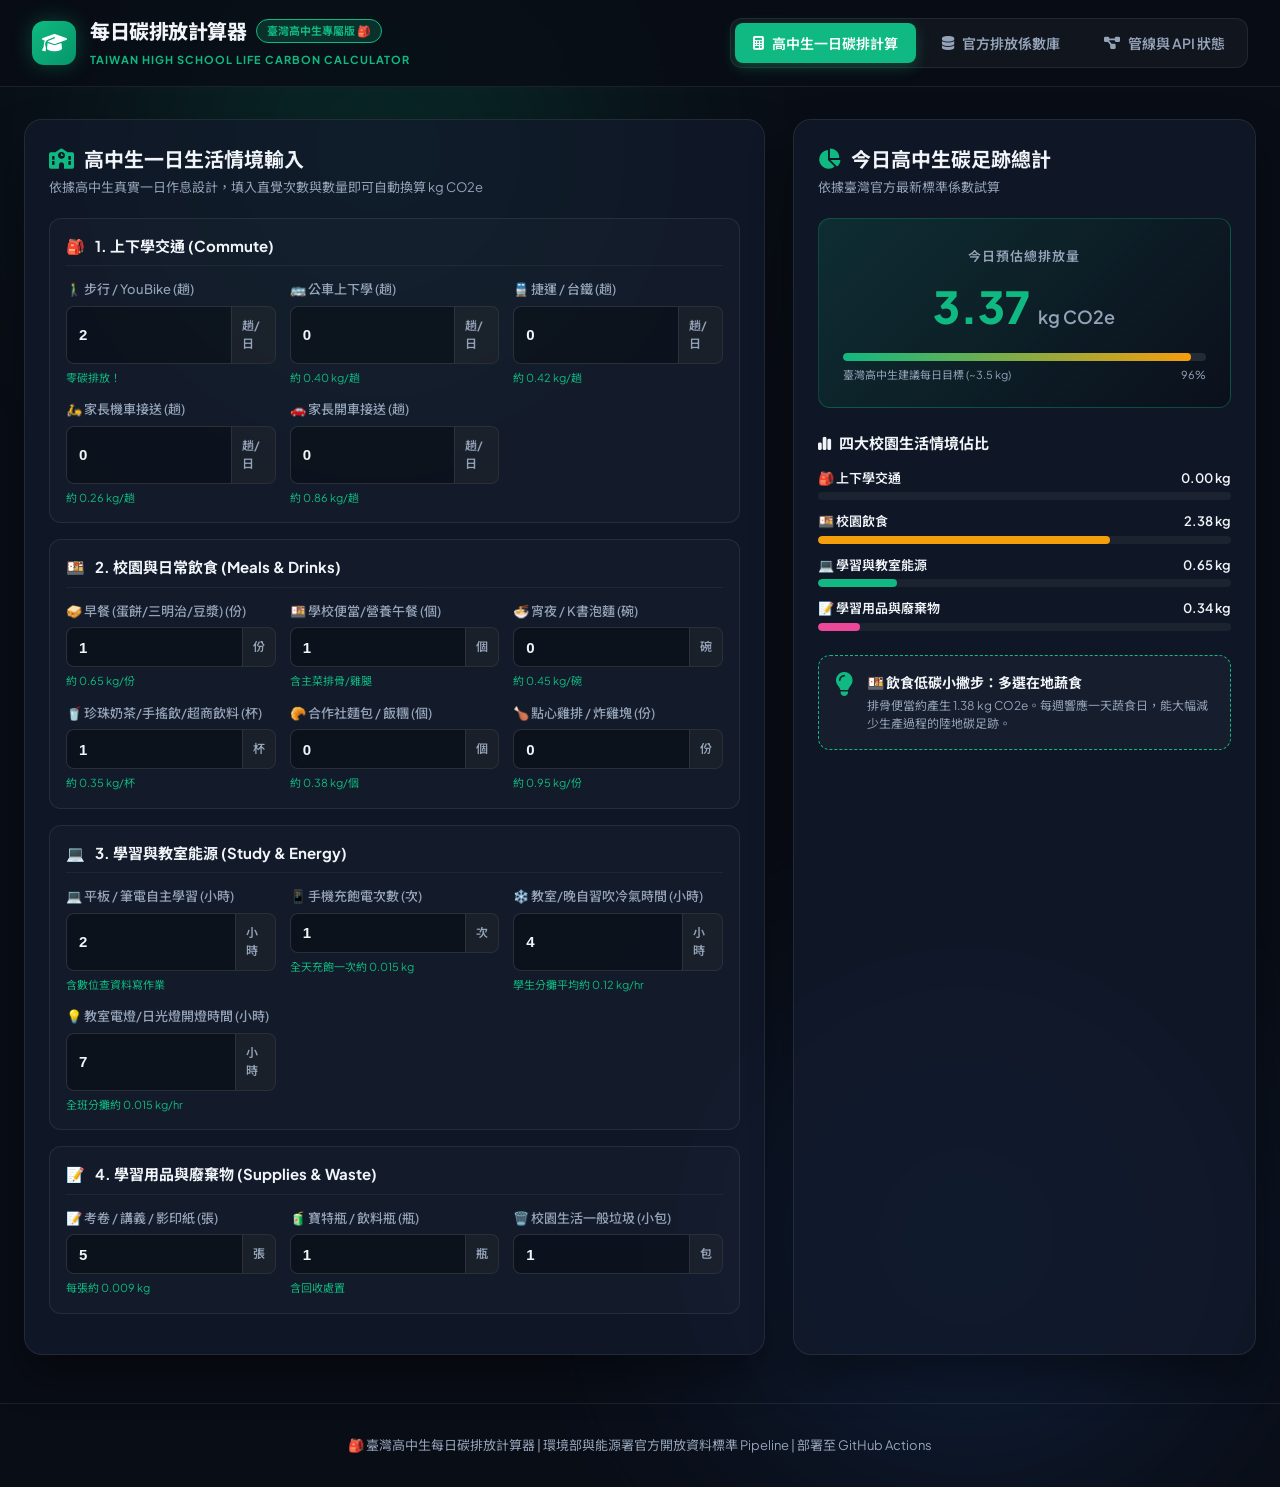
==== commit 47f323b6: "feat: 🍱 add Breakfast, Instant Noodles and Classroom Lighting scenarios for high school students" ====
--- a/web/index.html
+++ b/web/index.html
@@ -4,7 +4,7 @@
   <meta charset="UTF-8">
   <meta name="viewport" content="width=device-width, initial-scale=1.0">
   <title>每日碳排放計算器 | 臺灣高中生專屬版</title>
-  <meta name="description" content="專為臺灣高中生設計的生活碳排放計算器，以直覺單位（趟、杯、個、張、小時）試算每日生活碳足跡。">
+  <meta name="description" content="專為臺灣高中生設計的生活碳排放計算器，以直覺單位（趟、份、個、杯、碗、張、小時）試算每日生活碳足跡。">
   <!-- Google Fonts & FontAwesome -->
   <link rel="preconnect" href="https://fonts.googleapis.com">
   <link rel="preconnect" href="https://fonts.gstatic.com" crossorigin>
@@ -115,6 +115,14 @@
               </div>
               <div class="input-row-grid">
                 <div class="input-field">
+                  <label for="input-breakfast">🥪 早餐 (蛋餅/三明治/豆漿) (份)</label>
+                  <div class="input-wrapper">
+                    <input type="number" id="input-breakfast" min="0" value="1" step="1">
+                    <span class="unit-tag">份</span>
+                  </div>
+                  <span class="hint-text">約 0.65 kg/份</span>
+                </div>
+                <div class="input-field">
                   <label for="input-school-bento">🍱 學校便當/營養午餐 (個)</label>
                   <div class="input-wrapper">
                     <input type="number" id="input-school-bento" min="0" value="1" step="1">
@@ -123,6 +131,14 @@
                   <span class="hint-text">含主菜排骨/雞腿</span>
                 </div>
                 <div class="input-field">
+                  <label for="input-instant-noodle">🍜 宵夜 / K書泡麵 (碗)</label>
+                  <div class="input-wrapper">
+                    <input type="number" id="input-instant-noodle" min="0" value="0" step="1">
+                    <span class="unit-tag">碗</span>
+                  </div>
+                  <span class="hint-text">約 0.45 kg/碗</span>
+                </div>
+                <div class="input-field">
                   <label for="input-boba-drink">🥤 珍珠奶茶/手搖飲/超商飲料 (杯)</label>
                   <div class="input-wrapper">
                     <input type="number" id="input-boba-drink" min="0" value="1" step="1">
@@ -133,7 +149,7 @@
                 <div class="input-field">
                   <label for="input-snack-bread">🥐 合作社麵包 / 飯糰 (個)</label>
                   <div class="input-wrapper">
-                    <input type="number" id="input-snack-bread" min="0" value="1" step="1">
+                    <input type="number" id="input-snack-bread" min="0" value="0" step="1">
                     <span class="unit-tag">個</span>
                   </div>
                   <span class="hint-text">約 0.38 kg/個</span>
@@ -181,11 +197,12 @@
                   <span class="hint-text">學生分攤平均約 0.12 kg/hr</span>
                 </div>
                 <div class="input-field">
-                  <label for="input-study-lamp">💡 房間檯燈晚自習時間 (小時)</label>
-                  <div class="input-wrapper">
-                    <input type="number" id="input-study-lamp" min="0" value="2" step="0.5">
+                  <label for="input-classroom-lights">💡 教室電燈/日光燈開燈時間 (小時)</label>
+                  <div class="input-wrapper">
+                    <input type="number" id="input-classroom-lights" min="0" value="7" step="1">
                     <span class="unit-tag">小時</span>
                   </div>
+                  <span class="hint-text">全班分攤約 0.015 kg/hr</span>
                 </div>
               </div>
             </div>
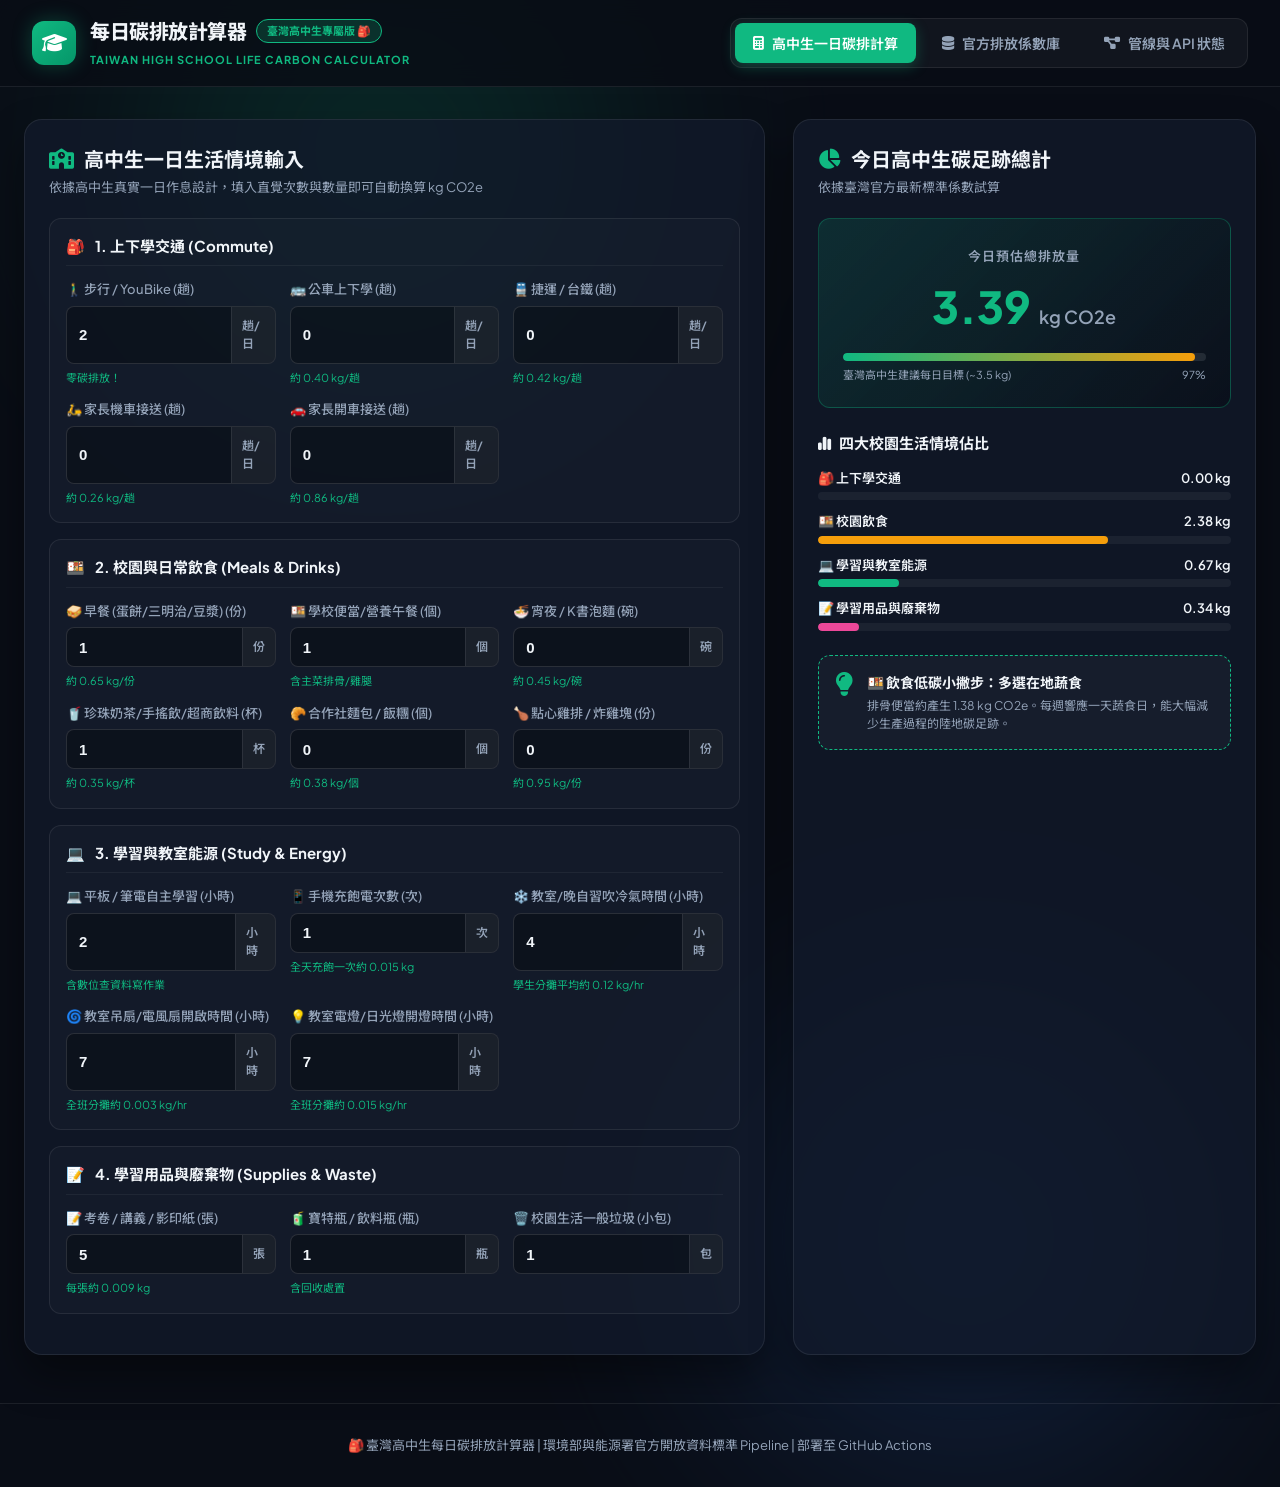
==== commit 65872f35: "feat: 🌀 add Classroom Fan scenario for high school students" ====
--- a/web/index.html
+++ b/web/index.html
@@ -197,6 +197,14 @@
                   <span class="hint-text">學生分攤平均約 0.12 kg/hr</span>
                 </div>
                 <div class="input-field">
+                  <label for="input-classroom-fan">🌀 教室吊扇/電風扇開啟時間 (小時)</label>
+                  <div class="input-wrapper">
+                    <input type="number" id="input-classroom-fan" min="0" value="7" step="1">
+                    <span class="unit-tag">小時</span>
+                  </div>
+                  <span class="hint-text">全班分攤約 0.003 kg/hr</span>
+                </div>
+                <div class="input-field">
                   <label for="input-classroom-lights">💡 教室電燈/日光燈開燈時間 (小時)</label>
                   <div class="input-wrapper">
                     <input type="number" id="input-classroom-lights" min="0" value="7" step="1">
